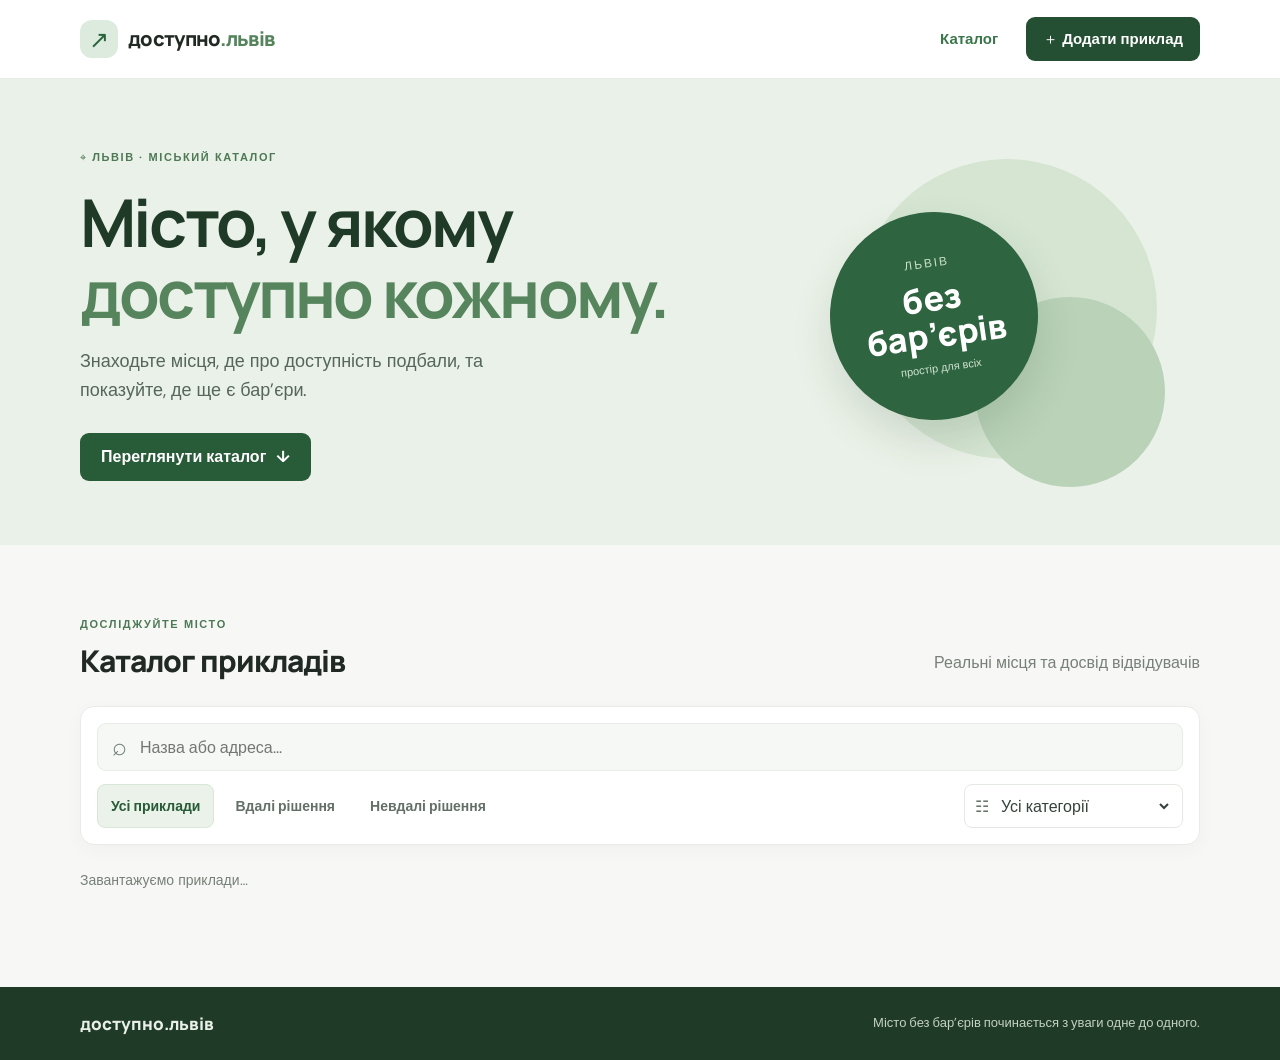
==== index.html @ 38ff6809 "Add files via upload" ====
<!doctype html>
<html lang="uk">
    <head>
        <meta charset="utf-8" />
        <meta name="viewport" content="width=device-width,initial-scale=1" />
        <title>Доступно у Львові</title>
        <link rel="preconnect" href="https://fonts.googleapis.com" />
        <link
            href="https://fonts.googleapis.com/css2?family=DM+Sans:wght@400;500;600;700&family=Manrope:wght@500;600;700;800&display=swap"
            rel="stylesheet"
        />
        <link rel="stylesheet" href="style.css" />
    </head>
    <body>
        <header class="site-header">
            <div class="container header-inner">
                <a class="brand" href="index.html"
                    ><span class="brand-mark">↗</span><span>доступно<span class="brand-city">.львів</span></span></a
                >
                <nav class="main-nav">
                    <a class="active" href="index.html">Каталог</a
                    ><a class="add-link" href="add.html">＋ Додати приклад</a>
                </nav>
            </div>
        </header>
        <section class="hero">
            <div class="container hero-inner">
                <div class="hero-copy">
                    <span class="eyebrow">⌖ ЛЬВІВ · МІСЬКИЙ КАТАЛОГ</span>
                    <h1>Місто, у якому<br /><em>доступно кожному.</em></h1>
                    <p>Знаходьте місця, де про доступність подбали, та показуйте, де ще є бар’єри.</p>
                    <a href="#catalog" class="button button-primary">Переглянути каталог <span>↓</span></a>
                </div>
                <div class="hero-art" aria-hidden="true">
                    <div class="art-circle art-circle-one"></div>
                    <div class="art-circle art-circle-two"></div>
                    <div class="art-note">
                        <span>Львів</span><strong>без<br />бар’єрів</strong><small>простір для всіх</small>
                    </div>
                </div>
            </div>
        </section>
        <main id="catalog" class="container catalog-section">
            <div class="section-heading">
                <div>
                    <span class="eyebrow">ДОСЛІДЖУЙТЕ МІСТО</span>
                    <h2>Каталог прикладів</h2>
                </div>
                <p>Реальні місця та досвід відвідувачів</p>
            </div>
            <div class="filter-panel">
                <label class="search-box"
                    ><span>⌕</span><input id="search" type="search" placeholder="Назва або адреса..."
                /></label>
                <div class="filter-row">
                    <div class="filter-tabs">
                        <button class="filter-tab active" data-status="">Усі приклади</button
                        ><button class="filter-tab" data-status="accessible">Вдалі рішення</button
                        ><button class="filter-tab" data-status="inaccessible">Невдалі рішення</button>
                    </div>
                    <label class="category-select"
                        >☷
                        <select id="category">
                            <option value="">Усі категорії</option>
                            <option value="food">Заклади харчування</option>
                            <option value="shop">Магазини</option>
                            <option value="culture">Культура</option>
                            <option value="health">Медицина</option>
                            <option value="public">Громадські простори</option>
                            <option value="other">Інше</option>
                        </select></label
                    >
                </div>
            </div>
            <p id="message" class="result-count" role="status">Завантажуємо приклади…</p>
            <div id="places" class="places-grid" aria-live="polite"></div>
        </main>
        <footer class="site-footer">
            <div class="container footer-inner">
                <span>доступно.львів</span>
                <p>Місто без бар’єрів починається з уваги одне до одного.</p>
            </div>
        </footer>
        <script type="module" src="app.js"></script>
    </body>
</html>
---- style.css ----
*{box-sizing:border-box} :root{font-family:'DM Sans',Arial,sans-serif;color:#202923;background:#f7f8f5;font-synthesis:none;text-rendering:optimizeLegibility}html{scroll-behavior:smooth}body{margin:0;min-width:320px;font-size:16px;line-height:1.6}button,input,textarea,select{font:inherit}a{color:inherit}.container{width:min(1120px,calc(100% - 40px));margin-inline:auto}:focus-visible{outline:3px solid #e18b37;outline-offset:3px}
.site-header{background:#fff;border-bottom:1px solid #e9ece7}.header-inner{height:78px;display:flex;align-items:center;justify-content:space-between;gap:20px}.brand{display:flex;align-items:center;gap:10px;text-decoration:none;font-family:Manrope,sans-serif;font-weight:800;font-size:20px;letter-spacing:-.7px}.brand-mark{display:grid;place-items:center;width:38px;height:38px;background:#dcebdd;color:#28633c;border-radius:12px;font-size:24px}.brand-city{color:#54835c}.main-nav{display:flex;align-items:center;gap:28px}.main-nav a{text-decoration:none;font-weight:600;font-size:15px;min-height:44px;display:flex;align-items:center}.main-nav .active{color:#39764a}.main-nav .add-link{background:#244f32;color:#fff;border-radius:9px;padding:0 17px}
.hero{background:#eaf1e8;overflow:hidden}.hero-inner{min-height:430px;display:flex;align-items:center;justify-content:space-between;position:relative}.hero-copy{max-width:590px;padding:64px 0;position:relative;z-index:1}.eyebrow{font-size:11px;font-weight:700;letter-spacing:1.6px;color:#4d7955;display:inline-flex;align-items:center;gap:7px}.hero h1,.form-heading h1{font-family:Manrope,sans-serif;font-size:clamp(42px,6vw,66px);line-height:1.08;letter-spacing:-2.8px;margin:18px 0;color:#203a28}.hero h1 em{font-style:normal;color:#56845c}.hero-copy>p{max-width:470px;color:#56665a;font-size:18px;margin:0 0 28px}.button{min-height:48px;padding:0 21px;border-radius:9px;border:0;display:inline-flex;align-items:center;justify-content:center;gap:10px;text-decoration:none;font-weight:700;cursor:pointer;transition:background .15s}.button-primary{background:#285b38;color:white}.button-primary:hover{background:#1e482c}.button:disabled{opacity:.65;cursor:wait}.hero-art{width:390px;height:350px;position:relative;flex:none;margin-right:35px}.art-circle{position:absolute;border-radius:50%;background:#d5e5d2}.art-circle-one{width:300px;height:300px;right:8px;top:22px}.art-circle-two{width:190px;height:190px;right:0;bottom:0;background:#b9d2b8}.art-note{position:absolute;width:208px;height:208px;border-radius:50%;background:#2e6440;color:white;display:flex;flex-direction:column;align-items:center;justify-content:center;text-align:center;left:55px;top:75px;transform:rotate(-8deg);box-shadow:0 20px 40px #294d3226}.art-note span{font-size:12px;letter-spacing:2px;text-transform:uppercase;color:#c9e0c9}.art-note strong{font:800 34px/1.04 Manrope,sans-serif;margin:8px 0}.art-note small{font-size:11px;color:#d2e5d2}
.catalog-section{padding-top:65px;padding-bottom:80px}.section-heading{display:flex;justify-content:space-between;align-items:end;margin-bottom:27px;gap:20px}.section-heading h2,.form-section h2{font:800 30px/1.2 Manrope,sans-serif;letter-spacing:-1px;margin:8px 0 0}.section-heading>p{color:#778078;margin:0 0 4px}.filter-panel{background:#fff;border:1px solid #e8ebe6;border-radius:14px;padding:16px;margin-bottom:24px;box-shadow:0 5px 20px #1b2d1d08}.search-box{display:flex;align-items:center;gap:11px;background:#f6f8f5;border:1px solid #e8ece6;border-radius:9px;padding:0 14px;height:48px;color:#718075}.search-box>span{font-size:25px}.search-box input{width:100%;border:0;outline:0;background:transparent;color:#202923;min-width:0}.filter-row{display:flex;align-items:center;justify-content:space-between;gap:14px;margin-top:13px}.filter-tabs{display:flex;gap:7px;flex-wrap:wrap}.filter-tab{border:1px solid transparent;background:transparent;color:#647067;border-radius:8px;padding:9px 13px;min-height:44px;cursor:pointer;font-size:14px;font-weight:600}.filter-tab.active{background:#eaf2e9;color:#285b38;border-color:#d8e7d7}.category-select{display:flex;align-items:center;gap:8px;border:1px solid #e5e9e3;border-radius:8px;padding:0 10px;color:#68756b;min-height:44px}.category-select select{border:0;background:transparent;outline:0;color:#35433a;max-width:190px;min-height:40px}.result-count{font-size:14px;color:#778078;margin:0 0 15px}.result-count strong{color:#2c3b30}.places-grid{display:grid;grid-template-columns:repeat(3,minmax(0,1fr));gap:20px}.place-card{background:#fff;border:1px solid #e9ece7;border-radius:13px;overflow:hidden;box-shadow:0 6px 22px #1d2c1d08;display:flex;flex-direction:column;min-width:0}.place-image-wrap{height:190px;position:relative;background:#e8eee7}.place-image{width:100%;height:100%;object-fit:cover;display:block}.photo-placeholder{height:100%;display:grid;place-items:center;color:#7e9b80;font-size:55px}.status-pill{position:absolute;left:13px;top:13px;border-radius:7px;padding:6px 10px;font-size:12px;font-weight:700;display:flex;gap:6px;align-items:center}.status-positive{background:#e2f2e4;color:#205c31}.status-negative{background:#fff0e7;color:#91491d}.place-content{padding:19px;display:flex;flex-direction:column;align-items:flex-start;flex:1}.category-label{margin:0 0 5px;color:#6c806e;font-size:12px;font-weight:700}.place-content h3{font:700 20px/1.3 Manrope,sans-serif;margin:0 0 10px;color:#26372b}.place-description{font-size:14px;line-height:1.6;color:#5e6961;margin:0 0 17px}.place-address{display:flex;align-items:flex-start;gap:7px;font-size:13px;color:#667269;margin-top:auto}.map-link{font-size:14px;font-weight:700;color:#326a40;text-decoration:none;margin-top:12px;min-height:36px;display:inline-flex;align-items:center;gap:8px}.empty-state{padding:45px 20px;text-align:center;color:#68746b;grid-column:1/-1}.empty-state h3{font:700 21px Manrope,sans-serif;color:#2a3c30;margin:15px 0 5px}.empty-state p{margin:0}.empty-icon{display:inline-grid;place-items:center;width:54px;height:54px;border-radius:50%;background:#e8efe6;color:#4b7653;font-size:30px}
.add-page{padding-top:38px;padding-bottom:80px;max-width:800px}.back-link{display:inline-flex;align-items:center;gap:8px;color:#627167;text-decoration:none;font-size:14px;font-weight:600;min-height:44px}.form-heading{text-align:center;margin:28px auto 35px;max-width:590px}.form-heading h1{font-size:clamp(36px,5vw,48px);margin:10px 0}.form-heading p{color:#68746b;font-size:17px;margin:0}.place-form{background:#fff;border:1px solid #e8ece6;border-radius:15px;padding:32px;box-shadow:0 8px 28px #172a1b08}.form-section{padding-bottom:29px;margin-bottom:27px;border-bottom:1px solid #edf0eb}.form-section h2{font-size:21px;margin:0 0 23px}.field{display:flex;flex-direction:column;gap:8px;margin-bottom:19px;min-width:0}.field:last-child{margin-bottom:0}.field label,.field legend{font-size:14px;font-weight:700;color:#344238}.field i{color:#b24e38;font-style:normal}.field input,.field textarea,.field select{width:100%;min-height:48px;padding:11px 13px;border:1px solid #dfe5dd;border-radius:8px;background:#fff;color:#26352b;outline:none}.field textarea{resize:vertical;min-height:125px}.field input:focus,.field textarea:focus,.field select:focus{border-color:#56845c;box-shadow:0 0 0 3px #56845c20}.field fieldset{border:0;padding:0}.field fieldset legend{padding:0;margin-bottom:8px}.choice-row{display:grid;grid-template-columns:1fr 1fr;gap:12px}.choice-card{border:1px solid #e1e7df;border-radius:10px;padding:13px;display:flex;align-items:center;gap:10px;cursor:pointer;min-height:75px}.choice-card.selected,.choice-card:has(input:checked){border-color:#5b8b62;background:#f3f8f1}.choice-card input{width:18px;min-height:0;accent-color:#326a40}.choice-card strong,.choice-card small{display:block}.choice-card strong{font-size:13px}.choice-card small{font-size:12px;color:#758078;font-weight:400}.choice-symbol{width:29px;height:29px;display:grid;place-items:center;border-radius:50%;font-weight:800}.positive-symbol{background:#e2f2e4;color:#205c31}.negative-symbol{background:#fff0e7;color:#91491d}.field-hint,.field-meta,.required-note{font-size:13px;color:#758078}.field-meta{display:flex;justify-content:space-between}.upload-zone{border:1px dashed #aabca9;background:#f8faf7;border-radius:10px;min-height:170px;width:100%;display:flex;flex-direction:column;align-items:center;justify-content:center;gap:5px;color:#344a38;cursor:pointer;padding:18px}.upload-zone:hover{background:#f0f6ee;border-color:#56845c}.upload-icon{color:#52815a;font-size:27px}.upload-zone strong{font-size:14px;max-width:100%;overflow-wrap:anywhere}.upload-zone>span:nth-of-type(2){font-size:12px;color:#7a857c}.upload-action{font-size:13px;font-weight:700;color:#326a40;margin-top:7px}.sr-only{position:absolute;width:1px;height:1px;padding:0;margin:-1px;overflow:hidden;clip:rect(0,0,0,0);white-space:nowrap;border:0}.submit-button{width:100%;min-height:52px}.site-footer{background:#203a28;color:#e9f0e8;padding:25px 0}.footer-inner{display:flex;align-items:center;justify-content:space-between;gap:15px}.footer-inner>span{font:800 17px Manrope,sans-serif}.footer-inner p{margin:0;color:#c3d1c3;font-size:13px}
@media(max-width:900px){.places-grid{grid-template-columns:repeat(2,minmax(0,1fr))}.hero-art{margin-right:0;transform:scale(.85);transform-origin:center right}}@media(max-width:650px){.container{width:min(100% - 30px,520px)}.header-inner{height:68px}.brand{font-size:17px}.brand-mark{width:34px;height:34px}.main-nav{gap:10px}.main-nav a{font-size:13px}.main-nav .add-link{padding:0 10px}.hero-inner{min-height:0}.hero-copy{padding:55px 0 50px}.hero h1{font-size:43px;letter-spacing:-1.8px}.hero-copy>p{font-size:16px;max-width:340px}.hero-art{display:none}.catalog-section{padding-top:45px;padding-bottom:55px}.section-heading{display:block}.section-heading h2{font-size:26px}.section-heading>p{font-size:14px;margin-top:8px}.filter-panel{padding:12px}.filter-row{align-items:stretch;flex-direction:column}.filter-tabs{display:grid;grid-template-columns:1fr;gap:3px}.places-grid{grid-template-columns:1fr}.place-image-wrap{height:210px}.place-form{padding:22px 18px}.choice-row{grid-template-columns:1fr}.form-heading{margin:22px auto 28px}.form-heading h1{font-size:38px}.footer-inner{align-items:flex-start;flex-direction:column}}
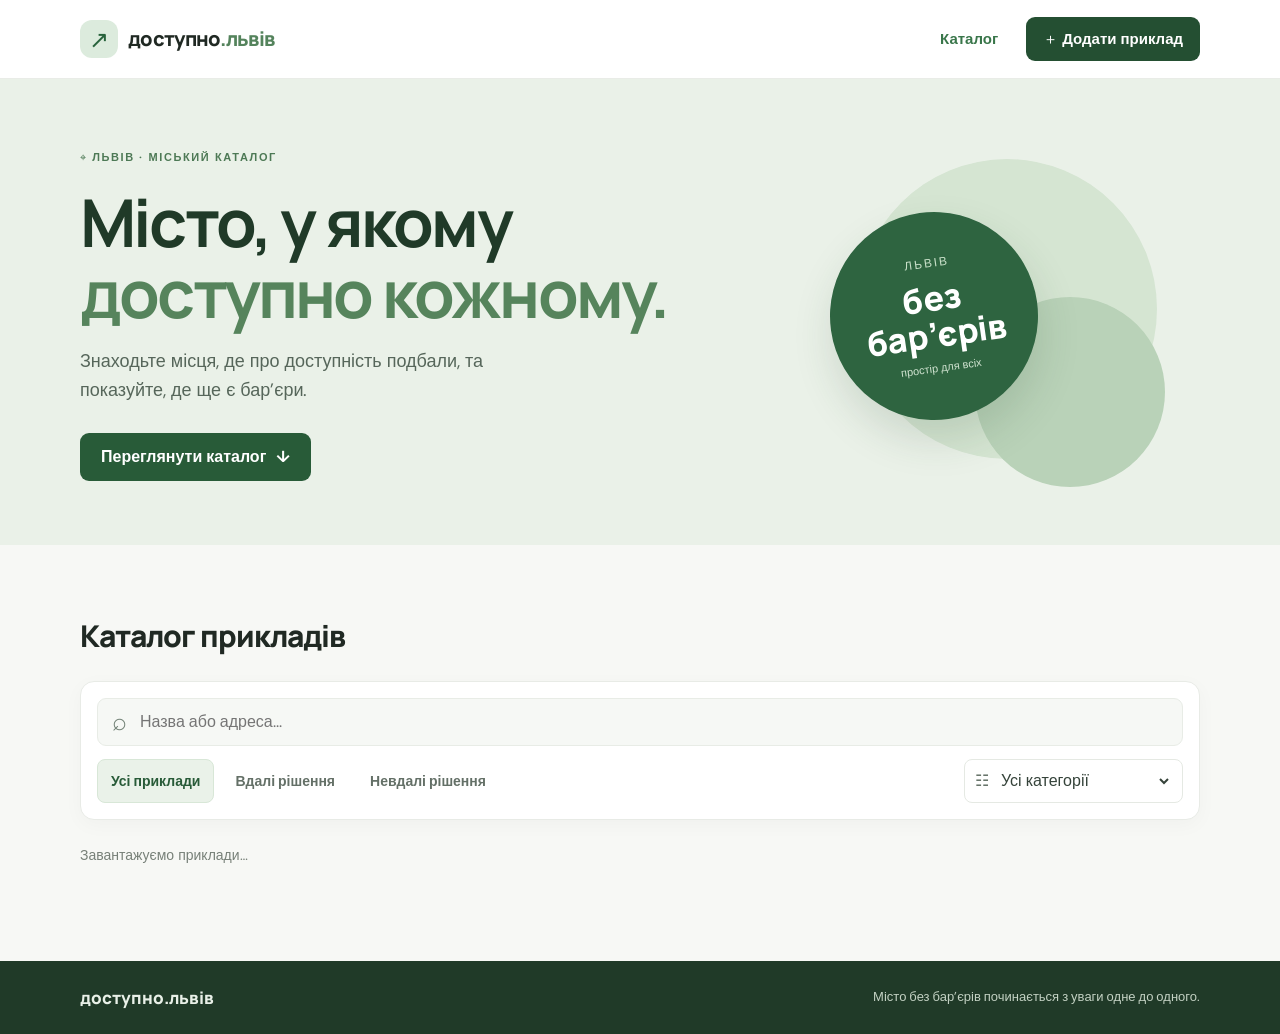
==== commit 6ecb690d: "Update index.html" ====
--- a/index.html
+++ b/index.html
@@ -43,10 +43,8 @@
         <main id="catalog" class="container catalog-section">
             <div class="section-heading">
                 <div>
-                    <span class="eyebrow">ДОСЛІДЖУЙТЕ МІСТО</span>
                     <h2>Каталог прикладів</h2>
                 </div>
-                <p>Реальні місця та досвід відвідувачів</p>
             </div>
             <div class="filter-panel">
                 <label class="search-box"
--- a/style.css
+++ b/style.css
@@ -1,6 +1,783 @@
-*{box-sizing:border-box} :root{font-family:'DM Sans',Arial,sans-serif;color:#202923;background:#f7f8f5;font-synthesis:none;text-rendering:optimizeLegibility}html{scroll-behavior:smooth}body{margin:0;min-width:320px;font-size:16px;line-height:1.6}button,input,textarea,select{font:inherit}a{color:inherit}.container{width:min(1120px,calc(100% - 40px));margin-inline:auto}:focus-visible{outline:3px solid #e18b37;outline-offset:3px}
-.site-header{background:#fff;border-bottom:1px solid #e9ece7}.header-inner{height:78px;display:flex;align-items:center;justify-content:space-between;gap:20px}.brand{display:flex;align-items:center;gap:10px;text-decoration:none;font-family:Manrope,sans-serif;font-weight:800;font-size:20px;letter-spacing:-.7px}.brand-mark{display:grid;place-items:center;width:38px;height:38px;background:#dcebdd;color:#28633c;border-radius:12px;font-size:24px}.brand-city{color:#54835c}.main-nav{display:flex;align-items:center;gap:28px}.main-nav a{text-decoration:none;font-weight:600;font-size:15px;min-height:44px;display:flex;align-items:center}.main-nav .active{color:#39764a}.main-nav .add-link{background:#244f32;color:#fff;border-radius:9px;padding:0 17px}
-.hero{background:#eaf1e8;overflow:hidden}.hero-inner{min-height:430px;display:flex;align-items:center;justify-content:space-between;position:relative}.hero-copy{max-width:590px;padding:64px 0;position:relative;z-index:1}.eyebrow{font-size:11px;font-weight:700;letter-spacing:1.6px;color:#4d7955;display:inline-flex;align-items:center;gap:7px}.hero h1,.form-heading h1{font-family:Manrope,sans-serif;font-size:clamp(42px,6vw,66px);line-height:1.08;letter-spacing:-2.8px;margin:18px 0;color:#203a28}.hero h1 em{font-style:normal;color:#56845c}.hero-copy>p{max-width:470px;color:#56665a;font-size:18px;margin:0 0 28px}.button{min-height:48px;padding:0 21px;border-radius:9px;border:0;display:inline-flex;align-items:center;justify-content:center;gap:10px;text-decoration:none;font-weight:700;cursor:pointer;transition:background .15s}.button-primary{background:#285b38;color:white}.button-primary:hover{background:#1e482c}.button:disabled{opacity:.65;cursor:wait}.hero-art{width:390px;height:350px;position:relative;flex:none;margin-right:35px}.art-circle{position:absolute;border-radius:50%;background:#d5e5d2}.art-circle-one{width:300px;height:300px;right:8px;top:22px}.art-circle-two{width:190px;height:190px;right:0;bottom:0;background:#b9d2b8}.art-note{position:absolute;width:208px;height:208px;border-radius:50%;background:#2e6440;color:white;display:flex;flex-direction:column;align-items:center;justify-content:center;text-align:center;left:55px;top:75px;transform:rotate(-8deg);box-shadow:0 20px 40px #294d3226}.art-note span{font-size:12px;letter-spacing:2px;text-transform:uppercase;color:#c9e0c9}.art-note strong{font:800 34px/1.04 Manrope,sans-serif;margin:8px 0}.art-note small{font-size:11px;color:#d2e5d2}
-.catalog-section{padding-top:65px;padding-bottom:80px}.section-heading{display:flex;justify-content:space-between;align-items:end;margin-bottom:27px;gap:20px}.section-heading h2,.form-section h2{font:800 30px/1.2 Manrope,sans-serif;letter-spacing:-1px;margin:8px 0 0}.section-heading>p{color:#778078;margin:0 0 4px}.filter-panel{background:#fff;border:1px solid #e8ebe6;border-radius:14px;padding:16px;margin-bottom:24px;box-shadow:0 5px 20px #1b2d1d08}.search-box{display:flex;align-items:center;gap:11px;background:#f6f8f5;border:1px solid #e8ece6;border-radius:9px;padding:0 14px;height:48px;color:#718075}.search-box>span{font-size:25px}.search-box input{width:100%;border:0;outline:0;background:transparent;color:#202923;min-width:0}.filter-row{display:flex;align-items:center;justify-content:space-between;gap:14px;margin-top:13px}.filter-tabs{display:flex;gap:7px;flex-wrap:wrap}.filter-tab{border:1px solid transparent;background:transparent;color:#647067;border-radius:8px;padding:9px 13px;min-height:44px;cursor:pointer;font-size:14px;font-weight:600}.filter-tab.active{background:#eaf2e9;color:#285b38;border-color:#d8e7d7}.category-select{display:flex;align-items:center;gap:8px;border:1px solid #e5e9e3;border-radius:8px;padding:0 10px;color:#68756b;min-height:44px}.category-select select{border:0;background:transparent;outline:0;color:#35433a;max-width:190px;min-height:40px}.result-count{font-size:14px;color:#778078;margin:0 0 15px}.result-count strong{color:#2c3b30}.places-grid{display:grid;grid-template-columns:repeat(3,minmax(0,1fr));gap:20px}.place-card{background:#fff;border:1px solid #e9ece7;border-radius:13px;overflow:hidden;box-shadow:0 6px 22px #1d2c1d08;display:flex;flex-direction:column;min-width:0}.place-image-wrap{height:190px;position:relative;background:#e8eee7}.place-image{width:100%;height:100%;object-fit:cover;display:block}.photo-placeholder{height:100%;display:grid;place-items:center;color:#7e9b80;font-size:55px}.status-pill{position:absolute;left:13px;top:13px;border-radius:7px;padding:6px 10px;font-size:12px;font-weight:700;display:flex;gap:6px;align-items:center}.status-positive{background:#e2f2e4;color:#205c31}.status-negative{background:#fff0e7;color:#91491d}.place-content{padding:19px;display:flex;flex-direction:column;align-items:flex-start;flex:1}.category-label{margin:0 0 5px;color:#6c806e;font-size:12px;font-weight:700}.place-content h3{font:700 20px/1.3 Manrope,sans-serif;margin:0 0 10px;color:#26372b}.place-description{font-size:14px;line-height:1.6;color:#5e6961;margin:0 0 17px}.place-address{display:flex;align-items:flex-start;gap:7px;font-size:13px;color:#667269;margin-top:auto}.map-link{font-size:14px;font-weight:700;color:#326a40;text-decoration:none;margin-top:12px;min-height:36px;display:inline-flex;align-items:center;gap:8px}.empty-state{padding:45px 20px;text-align:center;color:#68746b;grid-column:1/-1}.empty-state h3{font:700 21px Manrope,sans-serif;color:#2a3c30;margin:15px 0 5px}.empty-state p{margin:0}.empty-icon{display:inline-grid;place-items:center;width:54px;height:54px;border-radius:50%;background:#e8efe6;color:#4b7653;font-size:30px}
-.add-page{padding-top:38px;padding-bottom:80px;max-width:800px}.back-link{display:inline-flex;align-items:center;gap:8px;color:#627167;text-decoration:none;font-size:14px;font-weight:600;min-height:44px}.form-heading{text-align:center;margin:28px auto 35px;max-width:590px}.form-heading h1{font-size:clamp(36px,5vw,48px);margin:10px 0}.form-heading p{color:#68746b;font-size:17px;margin:0}.place-form{background:#fff;border:1px solid #e8ece6;border-radius:15px;padding:32px;box-shadow:0 8px 28px #172a1b08}.form-section{padding-bottom:29px;margin-bottom:27px;border-bottom:1px solid #edf0eb}.form-section h2{font-size:21px;margin:0 0 23px}.field{display:flex;flex-direction:column;gap:8px;margin-bottom:19px;min-width:0}.field:last-child{margin-bottom:0}.field label,.field legend{font-size:14px;font-weight:700;color:#344238}.field i{color:#b24e38;font-style:normal}.field input,.field textarea,.field select{width:100%;min-height:48px;padding:11px 13px;border:1px solid #dfe5dd;border-radius:8px;background:#fff;color:#26352b;outline:none}.field textarea{resize:vertical;min-height:125px}.field input:focus,.field textarea:focus,.field select:focus{border-color:#56845c;box-shadow:0 0 0 3px #56845c20}.field fieldset{border:0;padding:0}.field fieldset legend{padding:0;margin-bottom:8px}.choice-row{display:grid;grid-template-columns:1fr 1fr;gap:12px}.choice-card{border:1px solid #e1e7df;border-radius:10px;padding:13px;display:flex;align-items:center;gap:10px;cursor:pointer;min-height:75px}.choice-card.selected,.choice-card:has(input:checked){border-color:#5b8b62;background:#f3f8f1}.choice-card input{width:18px;min-height:0;accent-color:#326a40}.choice-card strong,.choice-card small{display:block}.choice-card strong{font-size:13px}.choice-card small{font-size:12px;color:#758078;font-weight:400}.choice-symbol{width:29px;height:29px;display:grid;place-items:center;border-radius:50%;font-weight:800}.positive-symbol{background:#e2f2e4;color:#205c31}.negative-symbol{background:#fff0e7;color:#91491d}.field-hint,.field-meta,.required-note{font-size:13px;color:#758078}.field-meta{display:flex;justify-content:space-between}.upload-zone{border:1px dashed #aabca9;background:#f8faf7;border-radius:10px;min-height:170px;width:100%;display:flex;flex-direction:column;align-items:center;justify-content:center;gap:5px;color:#344a38;cursor:pointer;padding:18px}.upload-zone:hover{background:#f0f6ee;border-color:#56845c}.upload-icon{color:#52815a;font-size:27px}.upload-zone strong{font-size:14px;max-width:100%;overflow-wrap:anywhere}.upload-zone>span:nth-of-type(2){font-size:12px;color:#7a857c}.upload-action{font-size:13px;font-weight:700;color:#326a40;margin-top:7px}.sr-only{position:absolute;width:1px;height:1px;padding:0;margin:-1px;overflow:hidden;clip:rect(0,0,0,0);white-space:nowrap;border:0}.submit-button{width:100%;min-height:52px}.site-footer{background:#203a28;color:#e9f0e8;padding:25px 0}.footer-inner{display:flex;align-items:center;justify-content:space-between;gap:15px}.footer-inner>span{font:800 17px Manrope,sans-serif}.footer-inner p{margin:0;color:#c3d1c3;font-size:13px}
-@media(max-width:900px){.places-grid{grid-template-columns:repeat(2,minmax(0,1fr))}.hero-art{margin-right:0;transform:scale(.85);transform-origin:center right}}@media(max-width:650px){.container{width:min(100% - 30px,520px)}.header-inner{height:68px}.brand{font-size:17px}.brand-mark{width:34px;height:34px}.main-nav{gap:10px}.main-nav a{font-size:13px}.main-nav .add-link{padding:0 10px}.hero-inner{min-height:0}.hero-copy{padding:55px 0 50px}.hero h1{font-size:43px;letter-spacing:-1.8px}.hero-copy>p{font-size:16px;max-width:340px}.hero-art{display:none}.catalog-section{padding-top:45px;padding-bottom:55px}.section-heading{display:block}.section-heading h2{font-size:26px}.section-heading>p{font-size:14px;margin-top:8px}.filter-panel{padding:12px}.filter-row{align-items:stretch;flex-direction:column}.filter-tabs{display:grid;grid-template-columns:1fr;gap:3px}.places-grid{grid-template-columns:1fr}.place-image-wrap{height:210px}.place-form{padding:22px 18px}.choice-row{grid-template-columns:1fr}.form-heading{margin:22px auto 28px}.form-heading h1{font-size:38px}.footer-inner{align-items:flex-start;flex-direction:column}}
+* {
+  box-sizing: border-box;
+}
+:root {
+  font-family: "DM Sans", Arial, sans-serif;
+  color: #202923;
+  background: #f7f8f5;
+  font-synthesis: none;
+  text-rendering: optimizeLegibility;
+}
+html {
+  scroll-behavior: smooth;
+}
+body {
+  margin: 0;
+  min-width: 320px;
+  font-size: 16px;
+  line-height: 1.6;
+}
+button,
+input,
+textarea,
+select {
+  font: inherit;
+}
+a {
+  color: inherit;
+}
+.container {
+  width: min(1120px, calc(100% - 40px));
+  margin-inline: auto;
+}
+:focus-visible {
+  outline: 3px solid #e18b37;
+  outline-offset: 3px;
+}
+.site-header {
+  background: #fff;
+  border-bottom: 1px solid #e9ece7;
+}
+.header-inner {
+  height: 78px;
+  display: flex;
+  align-items: center;
+  justify-content: space-between;
+  gap: 20px;
+}
+.brand {
+  display: flex;
+  align-items: center;
+  gap: 10px;
+  text-decoration: none;
+  font-family: Manrope, sans-serif;
+  font-weight: 800;
+  font-size: 20px;
+  letter-spacing: -0.7px;
+}
+.brand-mark {
+  display: grid;
+  place-items: center;
+  width: 38px;
+  height: 38px;
+  background: #dcebdd;
+  color: #28633c;
+  border-radius: 12px;
+  font-size: 24px;
+}
+.brand-city {
+  color: #54835c;
+}
+.main-nav {
+  display: flex;
+  align-items: center;
+  gap: 28px;
+}
+.main-nav a {
+  text-decoration: none;
+  font-weight: 600;
+  font-size: 15px;
+  min-height: 44px;
+  display: flex;
+  align-items: center;
+}
+.main-nav .active {
+  color: #39764a;
+}
+.main-nav .add-link {
+  background: #244f32;
+  color: #fff;
+  border-radius: 9px;
+  padding: 0 17px;
+}
+.hero {
+  background: #eaf1e8;
+  overflow: hidden;
+}
+.hero-inner {
+  min-height: 430px;
+  display: flex;
+  align-items: center;
+  justify-content: space-between;
+  position: relative;
+}
+.hero-copy {
+  max-width: 590px;
+  padding: 64px 0;
+  position: relative;
+  z-index: 1;
+}
+.eyebrow {
+  font-size: 11px;
+  font-weight: 700;
+  letter-spacing: 1.6px;
+  color: #4d7955;
+  display: inline-flex;
+  align-items: center;
+  gap: 7px;
+}
+.hero h1,
+.form-heading h1 {
+  font-family: Manrope, sans-serif;
+  font-size: clamp(42px, 6vw, 66px);
+  line-height: 1.08;
+  letter-spacing: -2.8px;
+  margin: 18px 0;
+  color: #203a28;
+}
+.hero h1 em {
+  font-style: normal;
+  color: #56845c;
+}
+.hero-copy > p {
+  max-width: 470px;
+  color: #56665a;
+  font-size: 18px;
+  margin: 0 0 28px;
+}
+.button {
+  min-height: 48px;
+  padding: 0 21px;
+  border-radius: 9px;
+  border: 0;
+  display: inline-flex;
+  align-items: center;
+  justify-content: center;
+  gap: 10px;
+  text-decoration: none;
+  font-weight: 700;
+  cursor: pointer;
+  transition: background 0.15s;
+}
+.button-primary {
+  background: #285b38;
+  color: white;
+}
+.button-primary:hover {
+  background: #1e482c;
+}
+.button:disabled {
+  opacity: 0.65;
+  cursor: wait;
+}
+.hero-art {
+  width: 390px;
+  height: 350px;
+  position: relative;
+  flex: none;
+  margin-right: 35px;
+}
+.art-circle {
+  position: absolute;
+  border-radius: 50%;
+  background: #d5e5d2;
+}
+.art-circle-one {
+  width: 300px;
+  height: 300px;
+  right: 8px;
+  top: 22px;
+}
+.art-circle-two {
+  width: 190px;
+  height: 190px;
+  right: 0;
+  bottom: 0;
+  background: #b9d2b8;
+}
+.art-note {
+  position: absolute;
+  width: 208px;
+  height: 208px;
+  border-radius: 50%;
+  background: #2e6440;
+  color: white;
+  display: flex;
+  flex-direction: column;
+  align-items: center;
+  justify-content: center;
+  text-align: center;
+  left: 55px;
+  top: 75px;
+  transform: rotate(-8deg);
+  box-shadow: 0 20px 40px #294d3226;
+}
+.art-note span {
+  font-size: 12px;
+  letter-spacing: 2px;
+  text-transform: uppercase;
+  color: #c9e0c9;
+}
+.art-note strong {
+  font: 800 34px/1.04 Manrope, sans-serif;
+  margin: 8px 0;
+}
+.art-note small {
+  font-size: 11px;
+  color: #d2e5d2;
+}
+.catalog-section {
+  padding-top: 65px;
+  padding-bottom: 80px;
+}
+.section-heading {
+  display: flex;
+  justify-content: space-between;
+  align-items: end;
+  margin-bottom: 27px;
+  gap: 20px;
+}
+.section-heading h2,
+.form-section h2 {
+  font: 800 30px/1.2 Manrope, sans-serif;
+  letter-spacing: -1px;
+  margin: 8px 0 0;
+}
+.section-heading > p {
+  color: #778078;
+  margin: 0 0 4px;
+}
+.filter-panel {
+  background: #fff;
+  border: 1px solid #e8ebe6;
+  border-radius: 14px;
+  padding: 16px;
+  margin-bottom: 24px;
+  box-shadow: 0 5px 20px #1b2d1d08;
+}
+.search-box {
+  display: flex;
+  align-items: center;
+  gap: 11px;
+  background: #f6f8f5;
+  border: 1px solid #e8ece6;
+  border-radius: 9px;
+  padding: 0 14px;
+  height: 48px;
+  color: #718075;
+}
+.search-box > span {
+  font-size: 25px;
+}
+.search-box input {
+  width: 100%;
+  border: 0;
+  outline: 0;
+  background: transparent;
+  color: #202923;
+  min-width: 0;
+}
+.filter-row {
+  display: flex;
+  align-items: center;
+  justify-content: space-between;
+  gap: 14px;
+  margin-top: 13px;
+}
+.filter-tabs {
+  display: flex;
+  gap: 7px;
+  flex-wrap: wrap;
+}
+.filter-tab {
+  border: 1px solid transparent;
+  background: transparent;
+  color: #647067;
+  border-radius: 8px;
+  padding: 9px 13px;
+  min-height: 44px;
+  cursor: pointer;
+  font-size: 14px;
+  font-weight: 600;
+}
+.filter-tab.active {
+  background: #eaf2e9;
+  color: #285b38;
+  border-color: #d8e7d7;
+}
+.category-select {
+  display: flex;
+  align-items: center;
+  gap: 8px;
+  border: 1px solid #e5e9e3;
+  border-radius: 8px;
+  padding: 0 10px;
+  color: #68756b;
+  min-height: 44px;
+}
+.category-select select {
+  border: 0;
+  background: transparent;
+  outline: 0;
+  color: #35433a;
+  max-width: 190px;
+  min-height: 40px;
+}
+.result-count {
+  font-size: 14px;
+  color: #778078;
+  margin: 0 0 15px;
+}
+.result-count strong {
+  color: #2c3b30;
+}
+.places-grid {
+  display: grid;
+  grid-template-columns: repeat(3, minmax(0, 1fr));
+  gap: 20px;
+}
+.place-card {
+  background: #fff;
+  border: 1px solid #e9ece7;
+  border-radius: 13px;
+  overflow: hidden;
+  box-shadow: 0 6px 22px #1d2c1d08;
+  display: flex;
+  flex-direction: column;
+  min-width: 0;
+}
+.place-image-wrap {
+  height: 190px;
+  position: relative;
+  background: #e8eee7;
+}
+.place-image {
+  width: 100%;
+  height: 100%;
+  object-fit: cover;
+  display: block;
+}
+.photo-placeholder {
+  height: 100%;
+  display: grid;
+  place-items: center;
+  color: #7e9b80;
+  font-size: 55px;
+}
+.status-pill {
+  position: absolute;
+  left: 13px;
+  top: 13px;
+  border-radius: 7px;
+  padding: 6px 10px;
+  font-size: 12px;
+  font-weight: 700;
+  display: flex;
+  gap: 6px;
+  align-items: center;
+}
+.status-positive {
+  background: #e2f2e4;
+  color: #205c31;
+}
+.status-negative {
+  background: #fff0e7;
+  color: #91491d;
+}
+.place-content {
+  padding: 19px;
+  display: flex;
+  flex-direction: column;
+  align-items: flex-start;
+  flex: 1;
+}
+.category-label {
+  margin: 0 0 5px;
+  color: #6c806e;
+  font-size: 12px;
+  font-weight: 700;
+}
+.place-content h3 {
+  font: 700 20px/1.3 Manrope, sans-serif;
+  margin: 0 0 10px;
+  color: #26372b;
+}
+.place-description {
+  font-size: 14px;
+  line-height: 1.6;
+  color: #5e6961;
+  margin: 0 0 17px;
+}
+.place-address {
+  display: flex;
+  align-items: flex-start;
+  gap: 7px;
+  font-size: 13px;
+  color: #667269;
+  margin-top: auto;
+}
+.map-link {
+  font-size: 14px;
+  font-weight: 700;
+  color: #326a40;
+  text-decoration: none;
+  margin-top: 12px;
+  min-height: 36px;
+  display: inline-flex;
+  align-items: center;
+  gap: 8px;
+}
+.empty-state {
+  padding: 45px 20px;
+  text-align: center;
+  color: #68746b;
+  grid-column: 1/-1;
+}
+.empty-state h3 {
+  font: 700 21px Manrope, sans-serif;
+  color: #2a3c30;
+  margin: 15px 0 5px;
+}
+.empty-state p {
+  margin: 0;
+}
+.empty-icon {
+  display: inline-grid;
+  place-items: center;
+  width: 54px;
+  height: 54px;
+  border-radius: 50%;
+  background: #e8efe6;
+  color: #4b7653;
+  font-size: 30px;
+}
+.add-page {
+  padding-top: 38px;
+  padding-bottom: 80px;
+  max-width: 800px;
+}
+.back-link {
+  display: inline-flex;
+  align-items: center;
+  gap: 8px;
+  color: #627167;
+  text-decoration: none;
+  font-size: 14px;
+  font-weight: 600;
+  min-height: 44px;
+}
+.form-heading {
+  text-align: center;
+  margin: 28px auto 35px;
+  max-width: 590px;
+}
+.form-heading h1 {
+  font-size: clamp(36px, 5vw, 48px);
+  margin: 10px 0;
+}
+.form-heading p {
+  color: #68746b;
+  font-size: 17px;
+  margin: 0;
+}
+.place-form {
+  background: #fff;
+  border: 1px solid #e8ece6;
+  border-radius: 15px;
+  padding: 32px;
+  box-shadow: 0 8px 28px #172a1b08;
+}
+.form-section {
+  padding-bottom: 29px;
+  margin-bottom: 27px;
+  border-bottom: 1px solid #edf0eb;
+}
+.form-section h2 {
+  font-size: 21px;
+  margin: 0 0 23px;
+}
+.field {
+  display: flex;
+  flex-direction: column;
+  gap: 8px;
+  margin-bottom: 19px;
+  min-width: 0;
+}
+.field:last-child {
+  margin-bottom: 0;
+}
+.field label,
+.field legend {
+  font-size: 14px;
+  font-weight: 700;
+  color: #344238;
+}
+.field i {
+  color: #b24e38;
+  font-style: normal;
+}
+.field input,
+.field textarea,
+.field select {
+  width: 100%;
+  min-height: 48px;
+  padding: 11px 13px;
+  border: 1px solid #dfe5dd;
+  border-radius: 8px;
+  background: #fff;
+  color: #26352b;
+  outline: none;
+}
+.field textarea {
+  resize: vertical;
+  min-height: 125px;
+}
+.field input:focus,
+.field textarea:focus,
+.field select:focus {
+  border-color: #56845c;
+  box-shadow: 0 0 0 3px #56845c20;
+}
+.field fieldset {
+  border: 0;
+  padding: 0;
+}
+.field fieldset legend {
+  padding: 0;
+  margin-bottom: 8px;
+}
+.choice-row {
+  display: grid;
+  grid-template-columns: 1fr 1fr;
+  gap: 12px;
+}
+.choice-card {
+  border: 1px solid #e1e7df;
+  border-radius: 10px;
+  padding: 13px;
+  display: flex;
+  align-items: center;
+  gap: 10px;
+  cursor: pointer;
+  min-height: 75px;
+}
+.choice-card.selected,
+.choice-card:has(input:checked) {
+  border-color: #5b8b62;
+  background: #f3f8f1;
+}
+.choice-card input {
+  width: 18px;
+  min-height: 0;
+  accent-color: #326a40;
+}
+.choice-card strong,
+.choice-card small {
+  display: block;
+}
+.choice-card strong {
+  font-size: 13px;
+}
+.choice-card small {
+  font-size: 12px;
+  color: #758078;
+  font-weight: 400;
+}
+.choice-symbol {
+  width: 29px;
+  height: 29px;
+  display: grid;
+  place-items: center;
+  border-radius: 50%;
+  font-weight: 800;
+}
+.positive-symbol {
+  background: #e2f2e4;
+  color: #205c31;
+}
+.negative-symbol {
+  background: #fff0e7;
+  color: #91491d;
+}
+.field-hint,
+.field-meta,
+.required-note {
+  font-size: 13px;
+  color: #758078;
+}
+.field-meta {
+  display: flex;
+  justify-content: space-between;
+}
+.upload-zone {
+  border: 1px dashed #aabca9;
+  background: #f8faf7;
+  border-radius: 10px;
+  min-height: 170px;
+  width: 100%;
+  display: flex;
+  flex-direction: column;
+  align-items: center;
+  justify-content: center;
+  gap: 5px;
+  color: #344a38;
+  cursor: pointer;
+  padding: 18px;
+}
+.upload-zone:hover {
+  background: #f0f6ee;
+  border-color: #56845c;
+}
+.upload-icon {
+  color: #52815a;
+  font-size: 27px;
+}
+.upload-zone strong {
+  font-size: 14px;
+  max-width: 100%;
+  overflow-wrap: anywhere;
+}
+.upload-zone > span:nth-of-type(2) {
+  font-size: 12px;
+  color: #7a857c;
+}
+.upload-action {
+  font-size: 13px;
+  font-weight: 700;
+  color: #326a40;
+  margin-top: 7px;
+}
+.sr-only {
+  position: absolute;
+  width: 1px;
+  height: 1px;
+  padding: 0;
+  margin: -1px;
+  overflow: hidden;
+  clip: rect(0, 0, 0, 0);
+  white-space: nowrap;
+  border: 0;
+}
+.submit-button {
+  width: 100%;
+  min-height: 52px;
+}
+.site-footer {
+  background: #203a28;
+  color: #e9f0e8;
+  padding: 25px 0;
+}
+.footer-inner {
+  display: flex;
+  align-items: center;
+  justify-content: space-between;
+  gap: 15px;
+}
+.footer-inner > span {
+  font: 800 17px Manrope, sans-serif;
+}
+.footer-inner p {
+  margin: 0;
+  color: #c3d1c3;
+  font-size: 13px;
+}
+@media (max-width: 900px) {
+  .places-grid {
+    grid-template-columns: repeat(2, minmax(0, 1fr));
+  }
+  .hero-art {
+    margin-right: 0;
+    transform: scale(0.85);
+    transform-origin: center right;
+  }
+}
+@media (max-width: 650px) {
+  .container {
+    width: min(100% - 30px, 520px);
+  }
+  .header-inner {
+    height: 68px;
+  }
+  .brand {
+    font-size: 17px;
+  }
+  .brand-mark {
+    width: 34px;
+    height: 34px;
+  }
+  .main-nav {
+    gap: 10px;
+  }
+  .main-nav a {
+    font-size: 13px;
+  }
+  .main-nav .add-link {
+    padding: 0 10px;
+  }
+  .hero-inner {
+    min-height: 0;
+  }
+  .hero-copy {
+    padding: 55px 0 50px;
+  }
+  .hero h1 {
+    font-size: 43px;
+    letter-spacing: -1.8px;
+  }
+  .hero-copy > p {
+    font-size: 16px;
+    max-width: 340px;
+  }
+  .hero-art {
+    display: none;
+  }
+  .catalog-section {
+    padding-top: 45px;
+    padding-bottom: 55px;
+  }
+  .section-heading {
+    display: block;
+  }
+  .section-heading h2 {
+    font-size: 26px;
+  }
+  .section-heading > p {
+    font-size: 14px;
+    margin-top: 8px;
+  }
+  .filter-panel {
+    padding: 12px;
+  }
+  .filter-row {
+    align-items: stretch;
+    flex-direction: column;
+  }
+  .filter-tabs {
+    display: grid;
+    grid-template-columns: 1fr;
+    gap: 3px;
+  }
+  .places-grid {
+    grid-template-columns: 1fr;
+  }
+  .place-image-wrap {
+    height: 210px;
+  }
+  .place-form {
+    padding: 22px 18px;
+  }
+  .choice-row {
+    grid-template-columns: 1fr;
+  }
+  .form-heading {
+    margin: 22px auto 28px;
+  }
+  .form-heading h1 {
+    font-size: 38px;
+  }
+  .footer-inner {
+    align-items: flex-start;
+    flex-direction: column;
+  }
+
+  .address-link {
+    color: inherit;
+    text-decoration: none;
+    transition: color 0.2s ease;
+}
+
+  .address-link:hover {
+      color: #2d6845;
+      text-decoration: underline;
+  }
+}
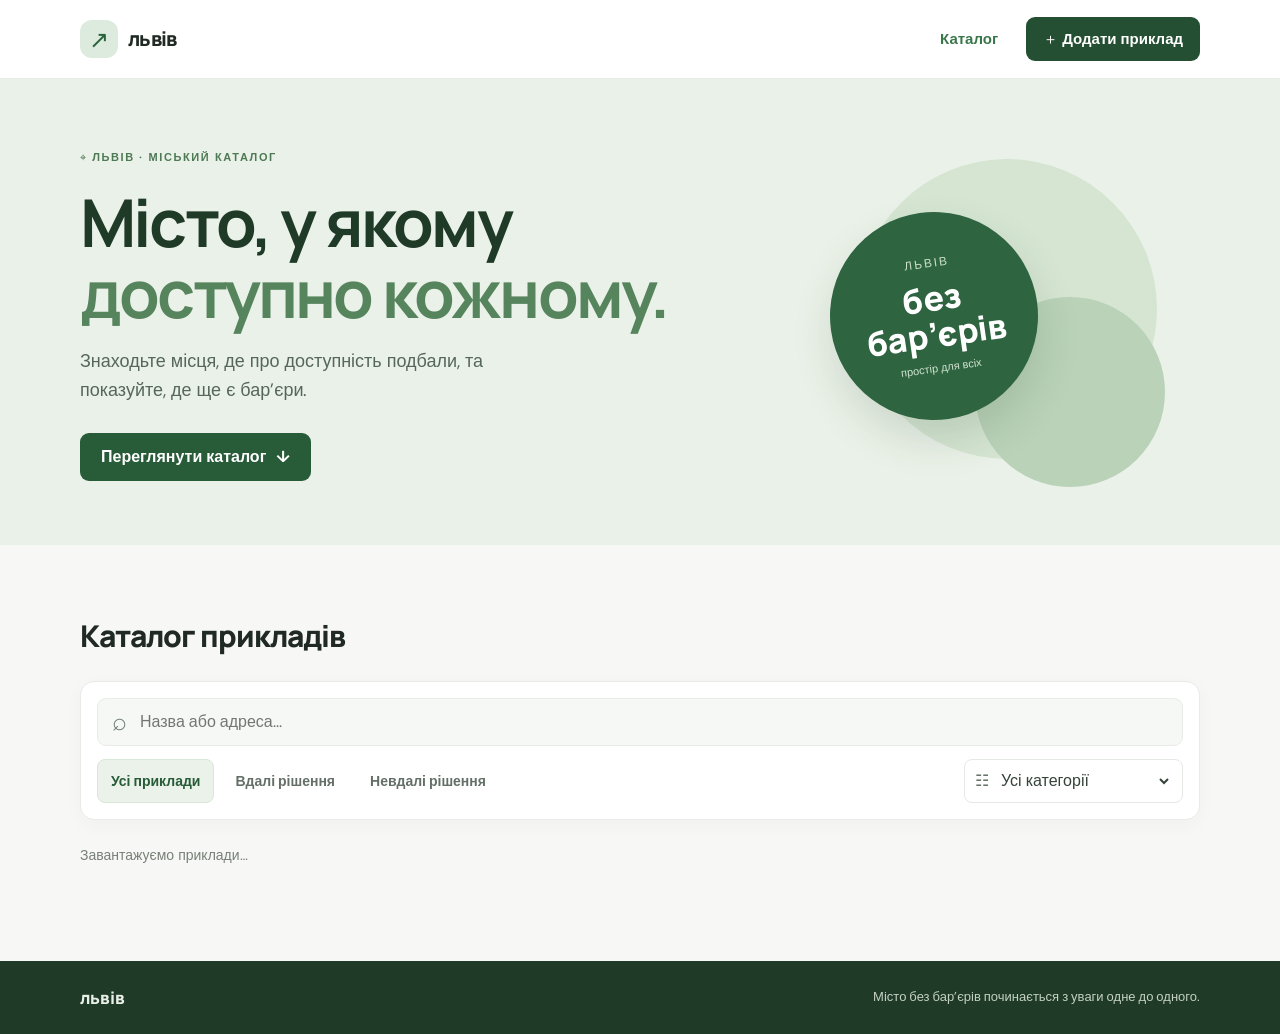
==== commit d0c895e3: "Update index.html" ====
--- a/index.html
+++ b/index.html
@@ -15,7 +15,7 @@
         <header class="site-header">
             <div class="container header-inner">
                 <a class="brand" href="index.html"
-                    ><span class="brand-mark">↗</span><span>доступно<span class="brand-city">.львів</span></span></a
+                    ><span class="brand-mark">↗</span>львів</span></span></a
                 >
                 <nav class="main-nav">
                     <a class="active" href="index.html">Каталог</a
@@ -75,7 +75,7 @@
         </main>
         <footer class="site-footer">
             <div class="container footer-inner">
-                <span>доступно.львів</span>
+                <span>львів</span>
                 <p>Місто без бар’єрів починається з уваги одне до одного.</p>
             </div>
         </footer>
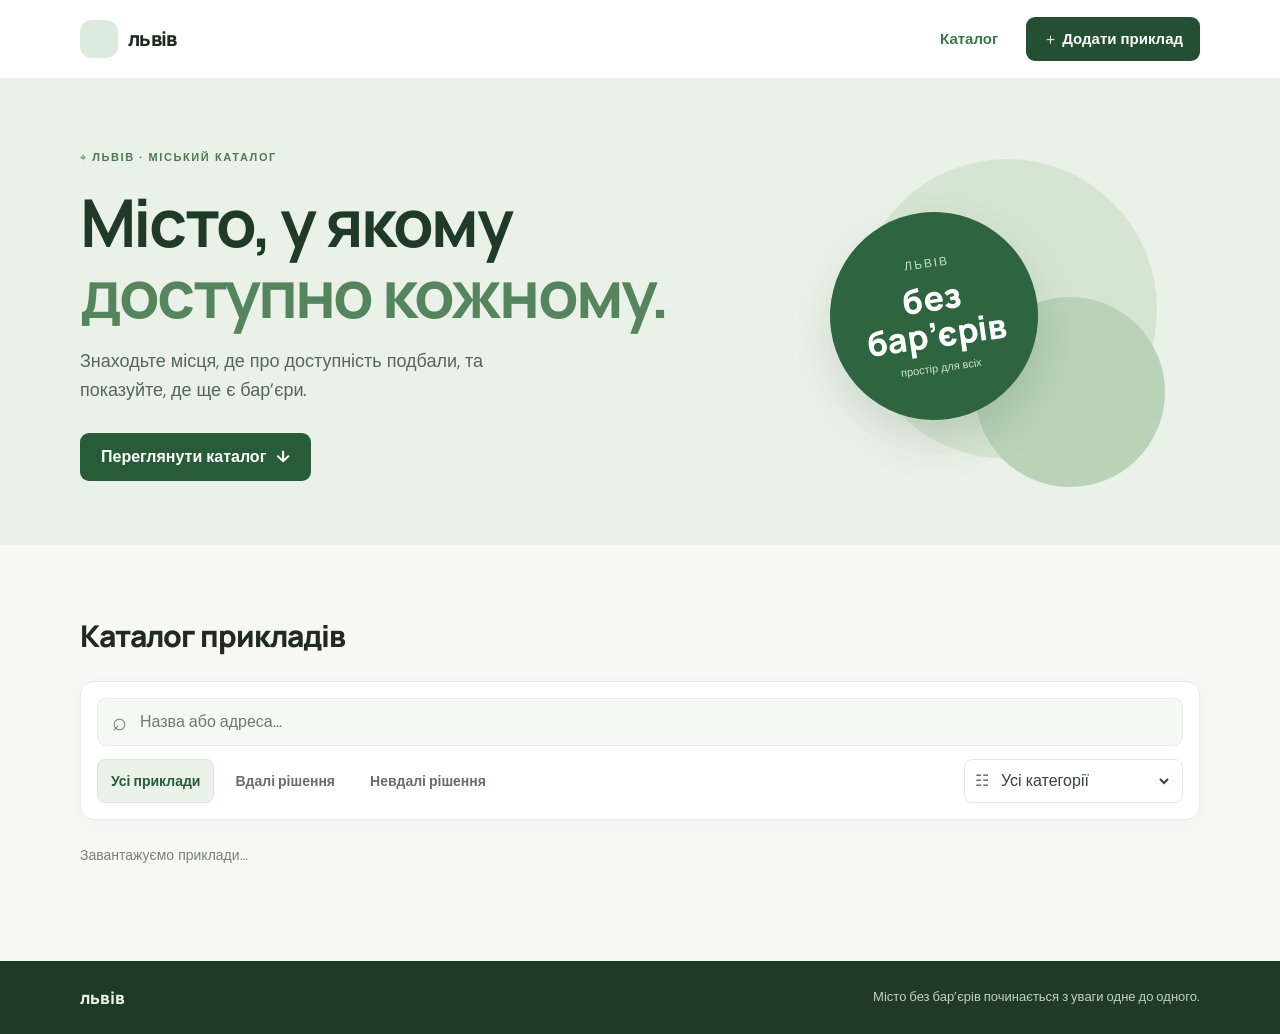
==== commit 5e4643d9: "Fix brand markup in index.html" ====
--- a/index.html
+++ b/index.html
@@ -15,7 +15,7 @@
         <header class="site-header">
             <div class="container header-inner">
                 <a class="brand" href="index.html"
-                    ><span class="brand-mark">↗</span>львів</span></span></a
+                    ><span class="brand-mark" aria-hidden="true"></span>львів</span></span></a
                 >
                 <nav class="main-nav">
                     <a class="active" href="index.html">Каталог</a
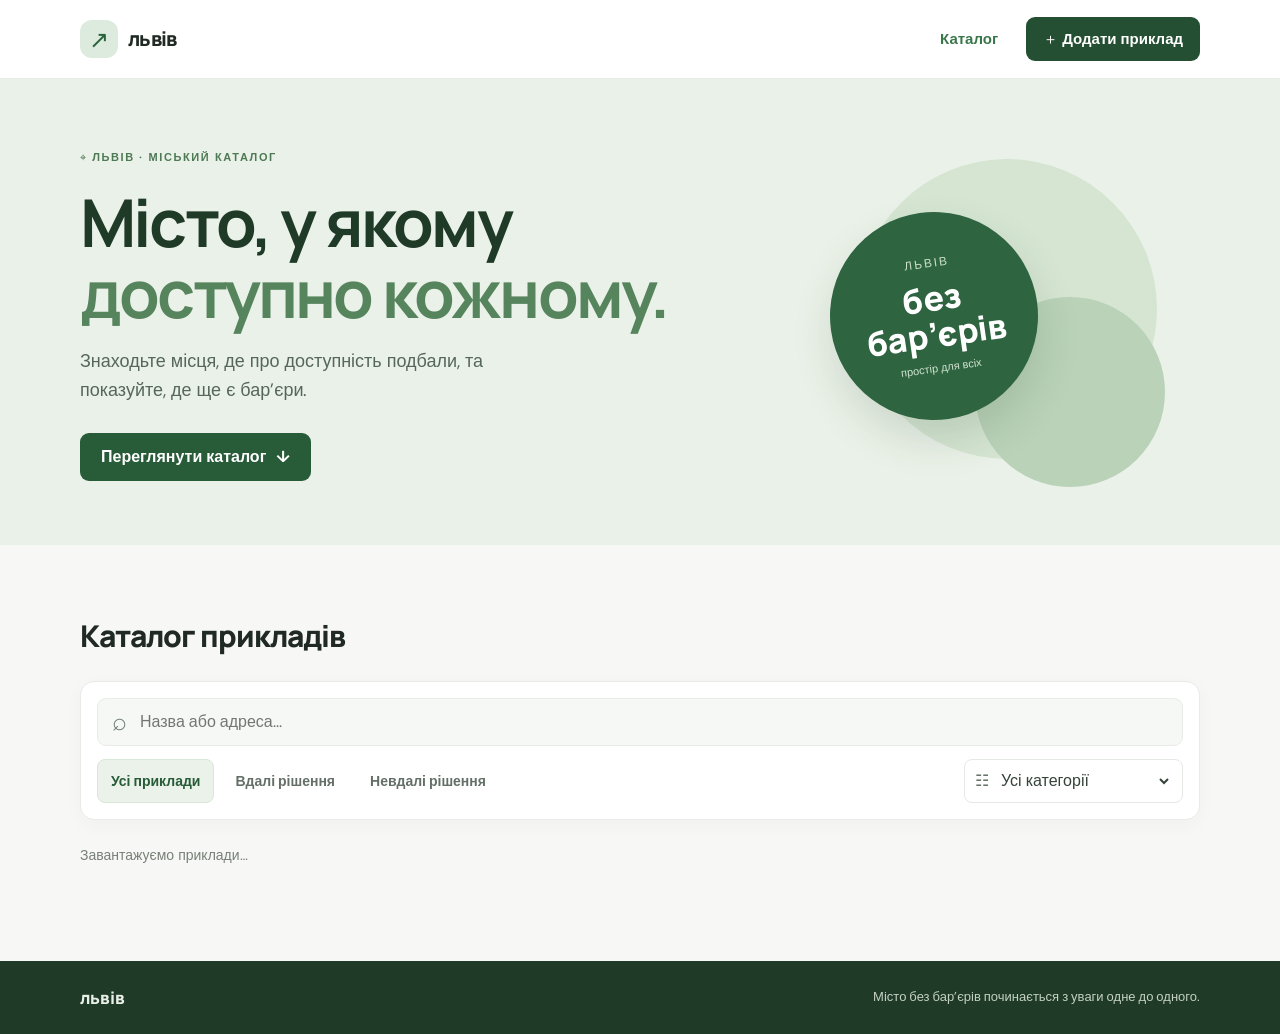
==== commit fd368144: "Update brand mark in index.html" ====
--- a/index.html
+++ b/index.html
@@ -15,7 +15,7 @@
         <header class="site-header">
             <div class="container header-inner">
                 <a class="brand" href="index.html"
-                    ><span class="brand-mark" aria-hidden="true"></span>львів</span></span></a
+                    ><span class="brand-mark">↗</span>львів</span></span></a
                 >
                 <nav class="main-nav">
                     <a class="active" href="index.html">Каталог</a
--- a/style.css
+++ b/style.css
@@ -780,4 +780,34 @@
       color: #2d6845;
       text-decoration: underline;
   }
-}
+
+  .brand-mark {
+    display: inline-block;
+    width: 18px;
+    height: 18px;
+    position: relative;
+  }
+
+  .brand-mark::before {
+      content: "";
+      position: absolute;
+      width: 10px;
+      height: 10px;
+      border-top: 2px solid currentColor;
+      border-right: 2px solid currentColor;
+      top: 2px;
+      right: 2px;
+  }
+  
+  .brand-mark::after {
+      content: "";
+      position: absolute;
+      width: 15px;
+      height: 2px;
+      background: currentColor;
+      transform: rotate(-45deg);
+      transform-origin: right center;
+      top: 8px;
+      left: 0;
+  }
+}
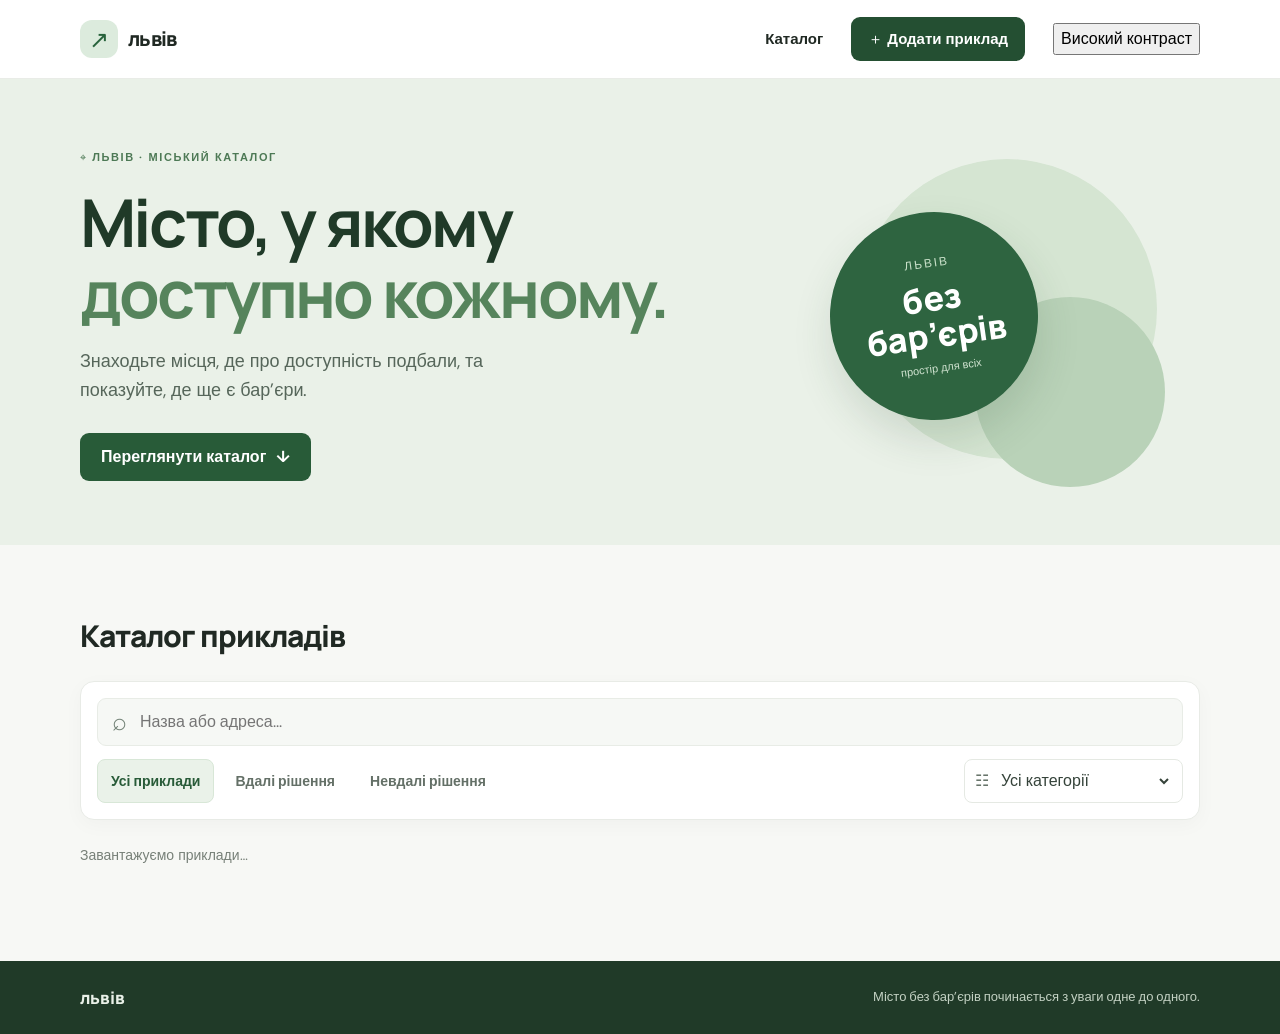
==== commit ae18cfe6: "Update index.html" ====
--- a/index.html
+++ b/index.html
@@ -18,8 +18,16 @@
                     ><span class="brand-mark">↗</span>львів</span></span></a
                 >
                 <nav class="main-nav">
-                    <a class="active" href="index.html">Каталог</a
-                    ><a class="add-link" href="add.html">＋ Додати приклад</a>
+                    <a href="index.html">Каталог</a>
+                    <a class="add-link" href="add.html">＋ Додати приклад</a>
+                    <button
+                        type="button"
+                        class="contrast-toggle"
+                        id="contrast-toggle"
+                        aria-pressed="false"
+                    >
+                        Високий контраст
+                    </button>
                 </nav>
             </div>
         </header>
--- a/style.css
+++ b/style.css
@@ -1,6 +1,8 @@
+
 * {
   box-sizing: border-box;
 }
+
 :root {
   font-family: "DM Sans", Arial, sans-serif;
   color: #202923;
@@ -8,36 +10,46 @@
   font-synthesis: none;
   text-rendering: optimizeLegibility;
 }
+
 html {
   scroll-behavior: smooth;
 }
+
 body {
   margin: 0;
   min-width: 320px;
   font-size: 16px;
   line-height: 1.6;
 }
+
 button,
 input,
 textarea,
 select {
   font: inherit;
 }
+
 a {
   color: inherit;
 }
+
 .container {
   width: min(1120px, calc(100% - 40px));
   margin-inline: auto;
 }
+
 :focus-visible {
   outline: 3px solid #e18b37;
   outline-offset: 3px;
 }
+
+/* HEADER */
+
 .site-header {
   background: #fff;
   border-bottom: 1px solid #e9ece7;
 }
+
 .header-inner {
   height: 78px;
   display: flex;
@@ -45,6 +57,7 @@
   justify-content: space-between;
   gap: 20px;
 }
+
 .brand {
   display: flex;
   align-items: center;
@@ -55,6 +68,7 @@
   font-size: 20px;
   letter-spacing: -0.7px;
 }
+
 .brand-mark {
   display: grid;
   place-items: center;
@@ -65,14 +79,17 @@
   border-radius: 12px;
   font-size: 24px;
 }
+
 .brand-city {
   color: #54835c;
 }
+
 .main-nav {
   display: flex;
   align-items: center;
   gap: 28px;
 }
+
 .main-nav a {
   text-decoration: none;
   font-weight: 600;
@@ -81,19 +98,25 @@
   display: flex;
   align-items: center;
 }
+
 .main-nav .active {
   color: #39764a;
 }
+
 .main-nav .add-link {
   background: #244f32;
   color: #fff;
   border-radius: 9px;
   padding: 0 17px;
 }
+
+/* HERO */
+
 .hero {
   background: #eaf1e8;
   overflow: hidden;
 }
+
 .hero-inner {
   min-height: 430px;
   display: flex;
@@ -101,12 +124,14 @@
   justify-content: space-between;
   position: relative;
 }
+
 .hero-copy {
   max-width: 590px;
   padding: 64px 0;
   position: relative;
   z-index: 1;
 }
+
 .eyebrow {
   font-size: 11px;
   font-weight: 700;
@@ -116,6 +141,7 @@
   align-items: center;
   gap: 7px;
 }
+
 .hero h1,
 .form-heading h1 {
   font-family: Manrope, sans-serif;
@@ -125,16 +151,21 @@
   margin: 18px 0;
   color: #203a28;
 }
+
 .hero h1 em {
   font-style: normal;
   color: #56845c;
 }
+
 .hero-copy > p {
   max-width: 470px;
   color: #56665a;
   font-size: 18px;
   margin: 0 0 28px;
 }
+
+/* BUTTONS */
+
 .button {
   min-height: 48px;
   padding: 0 21px;
@@ -149,17 +180,23 @@
   cursor: pointer;
   transition: background 0.15s;
 }
+
 .button-primary {
   background: #285b38;
   color: white;
 }
+
 .button-primary:hover {
   background: #1e482c;
 }
+
 .button:disabled {
   opacity: 0.65;
   cursor: wait;
 }
+
+/* HERO ART */
+
 .hero-art {
   width: 390px;
   height: 350px;
@@ -167,17 +204,20 @@
   flex: none;
   margin-right: 35px;
 }
+
 .art-circle {
   position: absolute;
   border-radius: 50%;
   background: #d5e5d2;
 }
+
 .art-circle-one {
   width: 300px;
   height: 300px;
   right: 8px;
   top: 22px;
 }
+
 .art-circle-two {
   width: 190px;
   height: 190px;
@@ -185,6 +225,7 @@
   bottom: 0;
   background: #b9d2b8;
 }
+
 .art-note {
   position: absolute;
   width: 208px;
@@ -202,24 +243,31 @@
   transform: rotate(-8deg);
   box-shadow: 0 20px 40px #294d3226;
 }
+
 .art-note span {
   font-size: 12px;
   letter-spacing: 2px;
   text-transform: uppercase;
   color: #c9e0c9;
 }
+
 .art-note strong {
   font: 800 34px/1.04 Manrope, sans-serif;
   margin: 8px 0;
 }
+
 .art-note small {
   font-size: 11px;
   color: #d2e5d2;
 }
+
+/* CATALOG */
+
 .catalog-section {
   padding-top: 65px;
   padding-bottom: 80px;
 }
+
 .section-heading {
   display: flex;
   justify-content: space-between;
@@ -227,16 +275,19 @@
   margin-bottom: 27px;
   gap: 20px;
 }
+
 .section-heading h2,
 .form-section h2 {
   font: 800 30px/1.2 Manrope, sans-serif;
   letter-spacing: -1px;
   margin: 8px 0 0;
 }
+
 .section-heading > p {
   color: #778078;
   margin: 0 0 4px;
 }
+
 .filter-panel {
   background: #fff;
   border: 1px solid #e8ebe6;
@@ -245,6 +296,7 @@
   margin-bottom: 24px;
   box-shadow: 0 5px 20px #1b2d1d08;
 }
+
 .search-box {
   display: flex;
   align-items: center;
@@ -256,9 +308,11 @@
   height: 48px;
   color: #718075;
 }
+
 .search-box > span {
   font-size: 25px;
 }
+
 .search-box input {
   width: 100%;
   border: 0;
@@ -267,6 +321,7 @@
   color: #202923;
   min-width: 0;
 }
+
 .filter-row {
   display: flex;
   align-items: center;
@@ -274,11 +329,13 @@
   gap: 14px;
   margin-top: 13px;
 }
+
 .filter-tabs {
   display: flex;
   gap: 7px;
   flex-wrap: wrap;
 }
+
 .filter-tab {
   border: 1px solid transparent;
   background: transparent;
@@ -290,11 +347,13 @@
   font-size: 14px;
   font-weight: 600;
 }
+
 .filter-tab.active {
   background: #eaf2e9;
   color: #285b38;
   border-color: #d8e7d7;
 }
+
 .category-select {
   display: flex;
   align-items: center;
@@ -305,6 +364,7 @@
   color: #68756b;
   min-height: 44px;
 }
+
 .category-select select {
   border: 0;
   background: transparent;
@@ -313,19 +373,25 @@
   max-width: 190px;
   min-height: 40px;
 }
+
 .result-count {
   font-size: 14px;
   color: #778078;
   margin: 0 0 15px;
 }
+
 .result-count strong {
   color: #2c3b30;
 }
+
+/* PLACE CARDS */
+
 .places-grid {
   display: grid;
   grid-template-columns: repeat(3, minmax(0, 1fr));
   gap: 20px;
 }
+
 .place-card {
   background: #fff;
   border: 1px solid #e9ece7;
@@ -336,17 +402,20 @@
   flex-direction: column;
   min-width: 0;
 }
+
 .place-image-wrap {
   height: 190px;
   position: relative;
   background: #e8eee7;
 }
+
 .place-image {
   width: 100%;
   height: 100%;
   object-fit: cover;
   display: block;
 }
+
 .photo-placeholder {
   height: 100%;
   display: grid;
@@ -354,6 +423,7 @@
   color: #7e9b80;
   font-size: 55px;
 }
+
 .status-pill {
   position: absolute;
   left: 13px;
@@ -366,14 +436,17 @@
   gap: 6px;
   align-items: center;
 }
+
 .status-positive {
   background: #e2f2e4;
   color: #205c31;
 }
+
 .status-negative {
   background: #fff0e7;
   color: #91491d;
 }
+
 .place-content {
   padding: 19px;
   display: flex;
@@ -381,23 +454,27 @@
   align-items: flex-start;
   flex: 1;
 }
+
 .category-label {
   margin: 0 0 5px;
   color: #6c806e;
   font-size: 12px;
   font-weight: 700;
 }
+
 .place-content h3 {
   font: 700 20px/1.3 Manrope, sans-serif;
   margin: 0 0 10px;
   color: #26372b;
 }
+
 .place-description {
   font-size: 14px;
   line-height: 1.6;
   color: #5e6961;
   margin: 0 0 17px;
 }
+
 .place-address {
   display: flex;
   align-items: flex-start;
@@ -406,6 +483,18 @@
   color: #667269;
   margin-top: auto;
 }
+
+.address-link {
+  color: inherit;
+  text-decoration: none;
+  transition: color 0.2s ease;
+}
+
+.address-link:hover {
+  color: #2d6845;
+  text-decoration: underline;
+}
+
 .map-link {
   font-size: 14px;
   font-weight: 700;
@@ -417,20 +506,24 @@
   align-items: center;
   gap: 8px;
 }
+
 .empty-state {
   padding: 45px 20px;
   text-align: center;
   color: #68746b;
   grid-column: 1/-1;
 }
+
 .empty-state h3 {
   font: 700 21px Manrope, sans-serif;
   color: #2a3c30;
   margin: 15px 0 5px;
 }
+
 .empty-state p {
   margin: 0;
 }
+
 .empty-icon {
   display: inline-grid;
   place-items: center;
@@ -441,11 +534,15 @@
   color: #4b7653;
   font-size: 30px;
 }
+
+/* ADD FORM */
+
 .add-page {
   padding-top: 38px;
   padding-bottom: 80px;
   max-width: 800px;
 }
+
 .back-link {
   display: inline-flex;
   align-items: center;
@@ -456,20 +553,24 @@
   font-weight: 600;
   min-height: 44px;
 }
+
 .form-heading {
   text-align: center;
   margin: 28px auto 35px;
   max-width: 590px;
 }
+
 .form-heading h1 {
   font-size: clamp(36px, 5vw, 48px);
   margin: 10px 0;
 }
+
 .form-heading p {
   color: #68746b;
   font-size: 17px;
   margin: 0;
 }
+
 .place-form {
   background: #fff;
   border: 1px solid #e8ece6;
@@ -477,15 +578,18 @@
   padding: 32px;
   box-shadow: 0 8px 28px #172a1b08;
 }
+
 .form-section {
   padding-bottom: 29px;
   margin-bottom: 27px;
   border-bottom: 1px solid #edf0eb;
 }
+
 .form-section h2 {
   font-size: 21px;
   margin: 0 0 23px;
 }
+
 .field {
   display: flex;
   flex-direction: column;
@@ -493,19 +597,23 @@
   margin-bottom: 19px;
   min-width: 0;
 }
+
 .field:last-child {
   margin-bottom: 0;
 }
+
 .field label,
 .field legend {
   font-size: 14px;
   font-weight: 700;
   color: #344238;
 }
+
 .field i {
   color: #b24e38;
   font-style: normal;
 }
+
 .field input,
 .field textarea,
 .field select {
@@ -518,29 +626,37 @@
   color: #26352b;
   outline: none;
 }
+
 .field textarea {
   resize: vertical;
   min-height: 125px;
 }
+
 .field input:focus,
 .field textarea:focus,
 .field select:focus {
   border-color: #56845c;
   box-shadow: 0 0 0 3px #56845c20;
 }
+
 .field fieldset {
   border: 0;
   padding: 0;
 }
+
 .field fieldset legend {
   padding: 0;
   margin-bottom: 8px;
 }
+
+/* STATUS CHOICES */
+
 .choice-row {
   display: grid;
   grid-template-columns: 1fr 1fr;
   gap: 12px;
 }
+
 .choice-card {
   border: 1px solid #e1e7df;
   border-radius: 10px;
@@ -551,28 +667,34 @@
   cursor: pointer;
   min-height: 75px;
 }
+
 .choice-card.selected,
 .choice-card:has(input:checked) {
   border-color: #5b8b62;
   background: #f3f8f1;
 }
+
 .choice-card input {
   width: 18px;
   min-height: 0;
   accent-color: #326a40;
 }
+
 .choice-card strong,
 .choice-card small {
   display: block;
 }
+
 .choice-card strong {
   font-size: 13px;
 }
+
 .choice-card small {
   font-size: 12px;
   color: #758078;
   font-weight: 400;
 }
+
 .choice-symbol {
   width: 29px;
   height: 29px;
@@ -581,24 +703,33 @@
   border-radius: 50%;
   font-weight: 800;
 }
+
 .positive-symbol {
   background: #e2f2e4;
   color: #205c31;
 }
+
 .negative-symbol {
   background: #fff0e7;
   color: #91491d;
 }
+
+/* FORM HINTS */
+
 .field-hint,
 .field-meta,
 .required-note {
   font-size: 13px;
   color: #758078;
 }
+
 .field-meta {
   display: flex;
   justify-content: space-between;
 }
+
+/* PHOTO UPLOAD */
+
 .upload-zone {
   border: 1px dashed #aabca9;
   background: #f8faf7;
@@ -614,29 +745,35 @@
   cursor: pointer;
   padding: 18px;
 }
+
 .upload-zone:hover {
   background: #f0f6ee;
   border-color: #56845c;
 }
+
 .upload-icon {
   color: #52815a;
   font-size: 27px;
 }
+
 .upload-zone strong {
   font-size: 14px;
   max-width: 100%;
   overflow-wrap: anywhere;
 }
+
 .upload-zone > span:nth-of-type(2) {
   font-size: 12px;
   color: #7a857c;
 }
+
 .upload-action {
   font-size: 13px;
   font-weight: 700;
   color: #326a40;
   margin-top: 7px;
 }
+
 .sr-only {
   position: absolute;
   width: 1px;
@@ -648,166 +785,273 @@
   white-space: nowrap;
   border: 0;
 }
+
+/* ACCESSIBILITY FEATURES IN FORM */
+
+.accessibility-field {
+  display: block;
+  border: 1px solid #dce5dc;
+  border-radius: 12px;
+  padding: 16px 18px;
+  margin: 0 0 19px;
+  min-width: 0;
+}
+
+.accessibility-field legend {
+  padding: 0 8px;
+  font-size: 18px;
+  font-weight: 700;
+}
+
+.accessibility-field .field-hint {
+  margin: 0 0 14px;
+  font-size: 15px;
+}
+
+.accessibility-option {
+  display: flex !important;
+  flex-direction: row;
+  align-items: center;
+  gap: 12px;
+  width: 100%;
+  min-height: 44px;
+  margin: 0 0 8px;
+  cursor: pointer;
+  font-size: 16px;
+  font-weight: 500;
+}
+
+.accessibility-option:last-child {
+  margin-bottom: 0;
+}
+
+.accessibility-option input[type="checkbox"] {
+  appearance: auto;
+  -webkit-appearance: checkbox;
+  display: inline-block;
+  width: 22px !important;
+  height: 22px !important;
+  min-height: 22px !important;
+  min-width: 22px;
+  flex: 0 0 22px;
+  margin: 0;
+  padding: 0;
+  accent-color: #2d6845;
+  cursor: pointer;
+  box-shadow: none;
+}
+
+.accessibility-option input[type="checkbox"]:focus-visible {
+  outline: 3px solid #e18b37;
+  outline-offset: 3px;
+}
+
+.accessibility-option span {
+  line-height: 1.5;
+}
+
+/* ACCESSIBILITY FEATURES IN CATALOG */
+
+.accessibility-features {
+  margin: 0 0 18px;
+}
+
+.accessibility-features h4 {
+  margin: 0 0 10px;
+  font-size: 16px;
+  font-weight: 700;
+  color: #202820;
+}
+
+.accessibility-features ul {
+  list-style: none;
+  display: flex;
+  flex-wrap: wrap;
+  gap: 8px;
+  padding: 0;
+  margin: 0;
+}
+
+.accessibility-features li {
+  padding: 7px 11px;
+  border: 1px solid #8ca995;
+  border-radius: 8px;
+  background: #f0f6f1;
+  color: #203d2b;
+  font-size: 15px;
+  line-height: 1.5;
+  font-weight: 600;
+}
+
+/* SUBMIT */
+
 .submit-button {
   width: 100%;
   min-height: 52px;
 }
+
+/* FOOTER */
+
 .site-footer {
   background: #203a28;
   color: #e9f0e8;
   padding: 25px 0;
 }
+
 .footer-inner {
   display: flex;
   align-items: center;
   justify-content: space-between;
   gap: 15px;
 }
+
 .footer-inner > span {
   font: 800 17px Manrope, sans-serif;
 }
+
 .footer-inner p {
   margin: 0;
   color: #c3d1c3;
   font-size: 13px;
 }
+
+/* RESPONSIVE */
+
 @media (max-width: 900px) {
   .places-grid {
     grid-template-columns: repeat(2, minmax(0, 1fr));
   }
+
   .hero-art {
     margin-right: 0;
     transform: scale(0.85);
     transform-origin: center right;
   }
 }
+
 @media (max-width: 650px) {
   .container {
     width: min(100% - 30px, 520px);
   }
+
   .header-inner {
     height: 68px;
   }
+
   .brand {
     font-size: 17px;
   }
+
   .brand-mark {
     width: 34px;
     height: 34px;
   }
+
   .main-nav {
     gap: 10px;
   }
+
   .main-nav a {
     font-size: 13px;
   }
+
   .main-nav .add-link {
     padding: 0 10px;
   }
+
   .hero-inner {
     min-height: 0;
   }
+
   .hero-copy {
     padding: 55px 0 50px;
   }
+
   .hero h1 {
     font-size: 43px;
     letter-spacing: -1.8px;
   }
+
   .hero-copy > p {
     font-size: 16px;
     max-width: 340px;
   }
+
   .hero-art {
     display: none;
   }
+
   .catalog-section {
     padding-top: 45px;
     padding-bottom: 55px;
   }
+
   .section-heading {
     display: block;
   }
+
   .section-heading h2 {
     font-size: 26px;
   }
+
   .section-heading > p {
     font-size: 14px;
     margin-top: 8px;
   }
+
   .filter-panel {
     padding: 12px;
   }
+
   .filter-row {
     align-items: stretch;
     flex-direction: column;
   }
+
   .filter-tabs {
     display: grid;
     grid-template-columns: 1fr;
     gap: 3px;
   }
+
   .places-grid {
     grid-template-columns: 1fr;
   }
+
   .place-image-wrap {
     height: 210px;
   }
+
   .place-form {
     padding: 22px 18px;
   }
+
   .choice-row {
     grid-template-columns: 1fr;
   }
+
   .form-heading {
     margin: 22px auto 28px;
   }
+
   .form-heading h1 {
     font-size: 38px;
   }
+
   .footer-inner {
     align-items: flex-start;
     flex-direction: column;
   }
 
-  .address-link {
-    color: inherit;
-    text-decoration: none;
-    transition: color 0.2s ease;
-}
-
-  .address-link:hover {
-      color: #2d6845;
-      text-decoration: underline;
-  }
-
-  .brand-mark {
-    display: inline-block;
-    width: 18px;
-    height: 18px;
-    position: relative;
-  }
-
-  .brand-mark::before {
-      content: "";
-      position: absolute;
-      width: 10px;
-      height: 10px;
-      border-top: 2px solid currentColor;
-      border-right: 2px solid currentColor;
-      top: 2px;
-      right: 2px;
-  }
-  
-  .brand-mark::after {
-      content: "";
-      position: absolute;
-      width: 15px;
-      height: 2px;
-      background: currentColor;
-      transform: rotate(-45deg);
-      transform-origin: right center;
-      top: 8px;
-      left: 0;
-  }
-}
+  .accessibility-field {
+    padding: 14px;
+  }
+
+  .accessibility-field legend {
+    font-size: 16px;
+  }
+
+  .accessibility-option {
+    font-size: 15px;
+  }
+}
